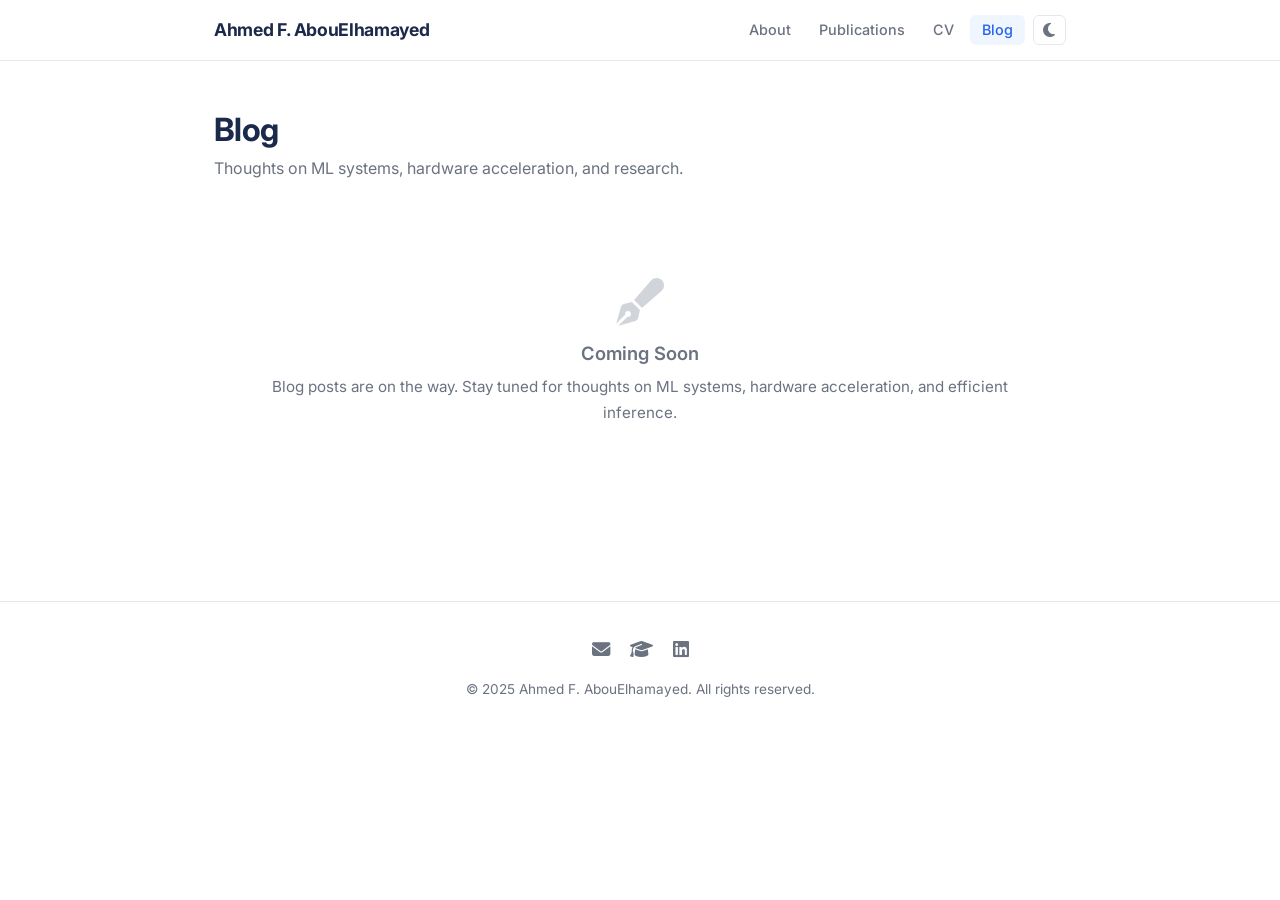
==== blog/index.html @ 106d03ae "Initial Version" ====
<!DOCTYPE html>
<html lang="en">
<head>
  <meta charset="UTF-8">
  <meta name="viewport" content="width=device-width, initial-scale=1.0">
  <title>Blog - Ahmed F. AbouElhamayed</title>
  <meta name="description" content="Blog posts by Ahmed F. AbouElhamayed on LLM inference, hardware acceleration, and machine learning systems.">

  <link rel="preconnect" href="https://fonts.googleapis.com">
  <link rel="preconnect" href="https://fonts.gstatic.com" crossorigin>
  <link href="https://fonts.googleapis.com/css2?family=Inter:wght@400;500;600;700&family=Source+Serif+4:ital,wght@0,400;0,600;1,400&family=JetBrains+Mono:wght@400;500&display=swap" rel="stylesheet">
  <link rel="stylesheet" href="https://cdnjs.cloudflare.com/ajax/libs/font-awesome/6.5.1/css/all.min.css">
  <link rel="stylesheet" href="../css/style.css">
</head>
<body>

  <nav class="navbar">
    <div class="container">
      <a href="../index.html" class="nav-brand">Ahmed F. AbouElhamayed</a>
      <div class="nav-right">
        <ul class="nav-links">
          <li><a href="../index.html">About</a></li>
          <li><a href="../publications.html">Publications</a></li>
          <li><a href="../cv.html">CV</a></li>
          <li><a href="index.html" class="active">Blog</a></li>
        </ul>
        <button class="theme-toggle" aria-label="Toggle dark mode"><i class="fas fa-moon"></i></button>
        <button class="hamburger" aria-label="Menu">
          <svg viewBox="0 0 24 24"><line x1="3" y1="6" x2="21" y2="6"/><line x1="3" y1="12" x2="21" y2="12"/><line x1="3" y1="18" x2="21" y2="18"/></svg>
        </button>
      </div>
    </div>
  </nav>

  <main class="page-content">
    <div class="container">

      <div class="page-header">
        <h1>Blog</h1>
        <p>Thoughts on ML systems, hardware acceleration, and research.</p>
      </div>

      <!-- Blog Posts List -->
      <!-- To add a new post: copy blog/_template.html, rename it, fill in content, then add a card here -->
      <div class="blog-list" id="blog-posts">

        <!-- EXAMPLE (uncomment and modify when you write your first post):

        <article class="blog-card">
          <div class="blog-card-date">April 2, 2026</div>
          <h2 class="blog-card-title"><a href="my-first-post.html">My First Blog Post</a></h2>
          <p class="blog-card-excerpt">A brief description of what this post is about. Keep it to 1-2 sentences to give readers a preview.</p>
          <div class="blog-tags">
            <span class="blog-tag">LLM</span>
            <span class="blog-tag">Inference</span>
          </div>
        </article>

        -->

      </div>

      <!-- Empty State -->
      <div class="empty-state" id="blog-empty">
        <i class="fas fa-pen-fancy"></i>
        <h3>Coming Soon</h3>
        <p>Blog posts are on the way. Stay tuned for thoughts on ML systems, hardware acceleration, and efficient inference.</p>
      </div>

    </div>
  </main>

  <footer class="footer">
    <div class="container">
      <div class="footer-links">
        <a href="mailto:afa55@cornell.edu" aria-label="Email"><i class="fas fa-envelope"></i></a>
        <a href="https://scholar.google.com/citations?user=tzaaYKMAAAAJ&hl=en" target="_blank" rel="noopener" aria-label="Google Scholar"><i class="fas fa-graduation-cap"></i></a>
        <a href="https://www.linkedin.com/in/aabouelhamayed/" target="_blank" rel="noopener" aria-label="LinkedIn"><i class="fab fa-linkedin"></i></a>
      </div>
      <p>&copy; 2025 Ahmed F. AbouElhamayed. All rights reserved.</p>
    </div>
  </footer>

  <script src="../js/main.js"></script>
  <script>
    // Hide empty state if there are actual blog post cards
    (function() {
      var posts = document.getElementById('blog-posts');
      var empty = document.getElementById('blog-empty');
      var cards = posts ? posts.querySelectorAll('.blog-card') : [];
      if (cards.length > 0) {
        empty.style.display = 'none';
      } else {
        posts.style.display = 'none';
      }
    })();
  </script>
</body>
</html>
---- css/style.css ----
/* ============================================
   Ahmed F. AbouElhamayed - Academic Website
   ============================================ */

/* ---------- CSS Variables ---------- */
:root {
  --color-primary: #1b2a4a;
  --color-accent: #2563eb;
  --color-accent-hover: #1d4ed8;
  --color-text: #1f2937;
  --color-text-secondary: #6b7280;
  --color-bg: #ffffff;
  --color-bg-alt: #f8fafc;
  --color-border: #e5e7eb;
  --color-card-bg: #ffffff;
  --color-nav-bg: rgba(255, 255, 255, 0.9);
  --color-tag-bg: #eff6ff;
  --color-tag-text: #2563eb;
  --color-code-bg: #f1f5f9;
  --font-sans: 'Inter', -apple-system, BlinkMacSystemFont, 'Segoe UI', sans-serif;
  --font-serif: 'Source Serif 4', 'Georgia', serif;
  --font-mono: 'JetBrains Mono', 'Fira Code', monospace;
  --shadow-sm: 0 1px 2px rgba(0,0,0,0.05);
  --shadow-md: 0 4px 6px -1px rgba(0,0,0,0.07), 0 2px 4px -2px rgba(0,0,0,0.05);
  --shadow-lg: 0 10px 15px -3px rgba(0,0,0,0.08), 0 4px 6px -4px rgba(0,0,0,0.05);
  --radius: 8px;
  --max-width: 900px;
  --transition: 0.2s ease;
}

/* ---------- Dark Mode ---------- */
[data-theme="dark"] {
  --color-primary: #e2e8f0;
  --color-accent: #60a5fa;
  --color-accent-hover: #93bbfd;
  --color-text: #e2e8f0;
  --color-text-secondary: #94a3b8;
  --color-bg: #0f172a;
  --color-bg-alt: #1e293b;
  --color-border: #334155;
  --color-card-bg: #1e293b;
  --color-nav-bg: rgba(15, 23, 42, 0.9);
  --color-tag-bg: #1e3a5f;
  --color-tag-text: #93bbfd;
  --color-code-bg: #1e293b;
}

/* ---------- Reset & Base ---------- */
*, *::before, *::after {
  margin: 0;
  padding: 0;
  box-sizing: border-box;
}

html {
  scroll-behavior: smooth;
  font-size: 16px;
}

body {
  font-family: var(--font-sans);
  color: var(--color-text);
  background: var(--color-bg);
  line-height: 1.7;
  -webkit-font-smoothing: antialiased;
  -moz-osx-font-smoothing: grayscale;
  transition: background var(--transition), color var(--transition);
}

a {
  color: var(--color-accent);
  text-decoration: none;
  transition: color var(--transition);
}

a:hover {
  color: var(--color-accent-hover);
}

img {
  max-width: 100%;
  height: auto;
  display: block;
}

::selection {
  background: var(--color-accent);
  color: #fff;
}

/* ---------- Typography ---------- */
h1, h2, h3, h4 {
  font-family: var(--font-sans);
  font-weight: 700;
  line-height: 1.3;
  color: var(--color-primary);
}

h1 { font-size: 2rem; }
h2 { font-size: 1.5rem; margin-bottom: 1rem; }
h3 { font-size: 1.15rem; margin-bottom: 0.5rem; }

p { margin-bottom: 1rem; }

/* ---------- Navigation ---------- */
.navbar {
  position: sticky;
  top: 0;
  z-index: 100;
  background: var(--color-nav-bg);
  border-bottom: 1px solid var(--color-border);
  backdrop-filter: blur(12px);
  -webkit-backdrop-filter: blur(12px);
  transition: background var(--transition), border-color var(--transition);
}

.navbar .container {
  max-width: var(--max-width);
  margin: 0 auto;
  padding: 0 1.5rem;
  display: flex;
  align-items: center;
  justify-content: space-between;
  height: 60px;
}

.nav-brand {
  font-weight: 700;
  font-size: 1.1rem;
  color: var(--color-primary);
  letter-spacing: -0.02em;
}

.nav-brand:hover {
  color: var(--color-accent);
}

.nav-right {
  display: flex;
  align-items: center;
  gap: 0.5rem;
}

.nav-links {
  display: flex;
  align-items: center;
  gap: 0.25rem;
  list-style: none;
}

.nav-links a {
  padding: 0.4rem 0.75rem;
  border-radius: 6px;
  font-size: 0.9rem;
  font-weight: 500;
  color: var(--color-text-secondary);
  transition: color var(--transition), background var(--transition);
}

.nav-links a:hover,
.nav-links a.active {
  color: var(--color-accent);
  background: var(--color-tag-bg);
}

.theme-toggle {
  background: none;
  border: 1px solid var(--color-border);
  border-radius: 6px;
  padding: 0.4rem 0.6rem;
  cursor: pointer;
  font-size: 1rem;
  color: var(--color-text-secondary);
  transition: all var(--transition);
  display: flex;
  align-items: center;
}

.theme-toggle:hover {
  border-color: var(--color-accent);
  color: var(--color-accent);
}

.hamburger {
  display: none;
  background: none;
  border: none;
  cursor: pointer;
  padding: 0.5rem;
  color: var(--color-text);
}

.hamburger svg {
  width: 24px;
  height: 24px;
  stroke: currentColor;
  fill: none;
  stroke-width: 2;
  stroke-linecap: round;
}

/* ---------- Layout ---------- */
.container {
  max-width: var(--max-width);
  margin: 0 auto;
  padding: 0 1.5rem;
}

.page-content {
  padding: 3rem 0 4rem;
}

/* ---------- Profile / Hero ---------- */
.profile {
  display: grid;
  grid-template-columns: 200px 1fr;
  gap: 2.5rem;
  align-items: start;
  margin-bottom: 3rem;
}

.profile-photo {
  width: 200px;
  height: 200px;
  border-radius: 50%;
  object-fit: cover;
  border: 3px solid var(--color-border);
  transition: border-color var(--transition);
}

.profile-photo:hover {
  border-color: var(--color-accent);
}

.profile-info h1 {
  margin-bottom: 0.25rem;
  font-size: 2rem;
  letter-spacing: -0.02em;
}

.profile-title {
  font-size: 1.05rem;
  color: var(--color-text-secondary);
  margin-bottom: 0.75rem;
}

.profile-affiliation {
  font-size: 0.95rem;
  color: var(--color-text-secondary);
  margin-bottom: 1rem;
}

.profile-links {
  display: flex;
  gap: 0.75rem;
  flex-wrap: wrap;
}

.profile-links a {
  display: inline-flex;
  align-items: center;
  gap: 0.35rem;
  padding: 0.35rem 0.75rem;
  border: 1px solid var(--color-border);
  border-radius: 6px;
  font-size: 0.85rem;
  color: var(--color-text-secondary);
  transition: all var(--transition);
}

.profile-links a:hover {
  border-color: var(--color-accent);
  color: var(--color-accent);
  background: var(--color-tag-bg);
}

.profile-links a i {
  font-size: 0.95rem;
}

/* ---------- Section ---------- */
.section {
  margin-bottom: 3rem;
}

.section-title {
  font-size: 1.35rem;
  font-weight: 700;
  margin-bottom: 1.25rem;
  padding-bottom: 0.5rem;
  border-bottom: 2px solid var(--color-border);
  letter-spacing: -0.01em;
}

/* ---------- Research Interests ---------- */
.interests-grid {
  display: flex;
  flex-wrap: wrap;
  gap: 0.5rem;
}

.interest-tag {
  display: inline-block;
  padding: 0.4rem 0.85rem;
  background: var(--color-tag-bg);
  color: var(--color-tag-text);
  border-radius: 20px;
  font-size: 0.85rem;
  font-weight: 500;
}

/* ---------- News ---------- */
.news-list {
  list-style: none;
}

.news-item {
  display: flex;
  gap: 1rem;
  padding: 0.75rem 0;
  border-bottom: 1px solid var(--color-border);
  font-size: 0.95rem;
}

.news-item:last-child {
  border-bottom: none;
}

.news-date {
  flex-shrink: 0;
  width: 90px;
  color: var(--color-text-secondary);
  font-size: 0.85rem;
  font-weight: 500;
  font-family: var(--font-mono);
}

/* ---------- Publication Card ---------- */
.pub-list {
  display: flex;
  flex-direction: column;
  gap: 1.5rem;
}

.pub-item {
  padding: 1.25rem;
  border: 1px solid var(--color-border);
  border-radius: var(--radius);
  background: var(--color-card-bg);
  transition: border-color var(--transition), box-shadow var(--transition);
}

.pub-item:hover {
  border-color: var(--color-accent);
  box-shadow: var(--shadow-md);
}

.pub-venue {
  display: inline-block;
  padding: 0.2rem 0.6rem;
  background: var(--color-tag-bg);
  color: var(--color-tag-text);
  border-radius: 4px;
  font-size: 0.78rem;
  font-weight: 600;
  letter-spacing: 0.02em;
  margin-bottom: 0.5rem;
}

.pub-title {
  font-size: 1.05rem;
  font-weight: 600;
  margin-bottom: 0.35rem;
  color: var(--color-primary);
  line-height: 1.4;
}

.pub-title a {
  color: inherit;
}

.pub-title a:hover {
  color: var(--color-accent);
}

.pub-authors {
  font-size: 0.88rem;
  color: var(--color-text-secondary);
  margin-bottom: 0.35rem;
  line-height: 1.5;
}

.pub-authors .me {
  font-weight: 600;
  color: var(--color-text);
}

.pub-details {
  font-size: 0.85rem;
  color: var(--color-text-secondary);
  font-style: italic;
}

.pub-links {
  display: flex;
  gap: 0.5rem;
  margin-top: 0.6rem;
  flex-wrap: wrap;
}

.pub-link {
  display: inline-flex;
  align-items: center;
  gap: 0.3rem;
  padding: 0.25rem 0.6rem;
  border: 1px solid var(--color-border);
  border-radius: 4px;
  font-size: 0.78rem;
  font-weight: 500;
  color: var(--color-text-secondary);
  transition: all var(--transition);
}

.pub-link:hover {
  border-color: var(--color-accent);
  color: var(--color-accent);
}

/* ---------- Experience ---------- */
.timeline {
  position: relative;
  padding-left: 1.5rem;
  border-left: 2px solid var(--color-border);
}

.timeline-item {
  position: relative;
  padding-bottom: 2rem;
}

.timeline-item:last-child {
  padding-bottom: 0;
}

.timeline-item::before {
  content: '';
  position: absolute;
  left: -1.85rem;
  top: 0.35rem;
  width: 10px;
  height: 10px;
  border-radius: 50%;
  background: var(--color-accent);
  border: 2px solid var(--color-bg);
}

.timeline-header {
  display: flex;
  justify-content: space-between;
  align-items: baseline;
  flex-wrap: wrap;
  gap: 0.5rem;
  margin-bottom: 0.25rem;
}

.timeline-role {
  font-size: 1.05rem;
  font-weight: 600;
  color: var(--color-primary);
}

.timeline-date {
  font-size: 0.85rem;
  color: var(--color-text-secondary);
  font-family: var(--font-mono);
  white-space: nowrap;
}

.timeline-company {
  font-size: 0.95rem;
  color: var(--color-accent);
  margin-bottom: 0.25rem;
}

.timeline-location {
  font-size: 0.85rem;
  color: var(--color-text-secondary);
  margin-bottom: 0.5rem;
}

.timeline-desc {
  font-size: 0.92rem;
  color: var(--color-text-secondary);
}

.timeline-desc ul {
  list-style: disc;
  padding-left: 1.25rem;
}

.timeline-desc li {
  margin-bottom: 0.25rem;
}

/* ---------- Education ---------- */
.edu-item {
  display: flex;
  justify-content: space-between;
  align-items: baseline;
  flex-wrap: wrap;
  gap: 0.5rem;
  padding: 1rem 1.25rem;
  border: 1px solid var(--color-border);
  border-radius: var(--radius);
  margin-bottom: 1rem;
  background: var(--color-card-bg);
  transition: border-color var(--transition);
}

.edu-item:hover {
  border-color: var(--color-accent);
}

.edu-info h3 {
  color: var(--color-primary);
  margin-bottom: 0.15rem;
}

.edu-school {
  color: var(--color-accent);
  font-size: 0.95rem;
}

.edu-details {
  font-size: 0.88rem;
  color: var(--color-text-secondary);
  margin-top: 0.25rem;
}

.edu-date {
  font-size: 0.85rem;
  color: var(--color-text-secondary);
  font-family: var(--font-mono);
  white-space: nowrap;
  text-align: right;
}

/* ---------- Skills ---------- */
.skills-grid {
  display: grid;
  grid-template-columns: repeat(auto-fit, minmax(250px, 1fr));
  gap: 1rem;
}

.skill-category {
  padding: 1rem 1.25rem;
  border: 1px solid var(--color-border);
  border-radius: var(--radius);
  background: var(--color-card-bg);
}

.skill-category h3 {
  color: var(--color-primary);
  font-size: 0.95rem;
  margin-bottom: 0.6rem;
}

.skill-tags {
  display: flex;
  flex-wrap: wrap;
  gap: 0.35rem;
}

.skill-tag {
  padding: 0.2rem 0.55rem;
  background: var(--color-bg-alt);
  border: 1px solid var(--color-border);
  border-radius: 4px;
  font-size: 0.8rem;
  color: var(--color-text-secondary);
}

/* ---------- Achievements ---------- */
.achievement-list {
  list-style: none;
}

.achievement-item {
  display: flex;
  gap: 1rem;
  align-items: baseline;
  padding: 0.6rem 0;
  border-bottom: 1px solid var(--color-border);
}

.achievement-item:last-child {
  border-bottom: none;
}

.achievement-year {
  flex-shrink: 0;
  width: 80px;
  font-family: var(--font-mono);
  font-size: 0.85rem;
  color: var(--color-text-secondary);
  font-weight: 500;
}

.achievement-text {
  font-size: 0.95rem;
}

.achievement-text strong {
  color: var(--color-primary);
}

/* ---------- Blog ---------- */
.blog-list {
  display: flex;
  flex-direction: column;
  gap: 1.25rem;
}

.blog-card {
  padding: 1.5rem;
  border: 1px solid var(--color-border);
  border-radius: var(--radius);
  background: var(--color-card-bg);
  transition: border-color var(--transition), box-shadow var(--transition);
}

.blog-card:hover {
  border-color: var(--color-accent);
  box-shadow: var(--shadow-md);
}

.blog-card-date {
  font-size: 0.82rem;
  color: var(--color-text-secondary);
  font-family: var(--font-mono);
  margin-bottom: 0.4rem;
}

.blog-card-title {
  font-size: 1.15rem;
  font-weight: 600;
  margin-bottom: 0.5rem;
}

.blog-card-title a {
  color: var(--color-primary);
}

.blog-card-title a:hover {
  color: var(--color-accent);
}

.blog-card-excerpt {
  font-size: 0.92rem;
  color: var(--color-text-secondary);
  line-height: 1.6;
}

.blog-tags {
  display: flex;
  gap: 0.35rem;
  margin-top: 0.75rem;
}

.blog-tag {
  padding: 0.15rem 0.5rem;
  background: var(--color-tag-bg);
  color: var(--color-tag-text);
  border-radius: 4px;
  font-size: 0.75rem;
  font-weight: 500;
}

/* Blog post content */
.blog-post-header {
  margin-bottom: 2rem;
  padding-bottom: 1.5rem;
  border-bottom: 1px solid var(--color-border);
}

.blog-post-title {
  font-size: 2rem;
  margin-bottom: 0.5rem;
  letter-spacing: -0.02em;
}

.blog-post-meta {
  font-size: 0.9rem;
  color: var(--color-text-secondary);
}

.blog-post-content {
  font-family: var(--font-serif);
  font-size: 1.05rem;
  line-height: 1.8;
}

.blog-post-content h2 {
  font-family: var(--font-sans);
  margin-top: 2rem;
}

.blog-post-content h3 {
  font-family: var(--font-sans);
  margin-top: 1.5rem;
}

.blog-post-content pre {
  background: var(--color-code-bg);
  padding: 1rem 1.25rem;
  border-radius: var(--radius);
  overflow-x: auto;
  font-family: var(--font-mono);
  font-size: 0.88rem;
  margin: 1.25rem 0;
  border: 1px solid var(--color-border);
}

.blog-post-content code {
  font-family: var(--font-mono);
  background: var(--color-code-bg);
  padding: 0.15rem 0.35rem;
  border-radius: 3px;
  font-size: 0.88em;
}

.blog-post-content pre code {
  background: none;
  padding: 0;
}

.blog-post-content blockquote {
  border-left: 3px solid var(--color-accent);
  padding-left: 1rem;
  margin: 1.25rem 0;
  color: var(--color-text-secondary);
  font-style: italic;
}

.blog-post-content img {
  border-radius: var(--radius);
  margin: 1.5rem 0;
}

/* ---------- Empty State ---------- */
.empty-state {
  text-align: center;
  padding: 4rem 2rem;
  color: var(--color-text-secondary);
}

.empty-state i {
  font-size: 3rem;
  margin-bottom: 1rem;
  opacity: 0.3;
}

.empty-state h3 {
  color: var(--color-text-secondary);
  font-weight: 600;
  margin-bottom: 0.5rem;
}

.empty-state p {
  font-size: 0.95rem;
}

/* ---------- Footer ---------- */
.footer {
  border-top: 1px solid var(--color-border);
  padding: 2rem 0;
  margin-top: 2rem;
  text-align: center;
  font-size: 0.85rem;
  color: var(--color-text-secondary);
}

.footer-links {
  display: flex;
  justify-content: center;
  gap: 1.25rem;
  margin-bottom: 0.75rem;
}

.footer-links a {
  color: var(--color-text-secondary);
  font-size: 1.15rem;
  transition: color var(--transition);
}

.footer-links a:hover {
  color: var(--color-accent);
}

/* ---------- Page Header ---------- */
.page-header {
  margin-bottom: 2rem;
}

.page-header h1 {
  font-size: 2rem;
  letter-spacing: -0.02em;
}

.page-header p {
  color: var(--color-text-secondary);
  margin-top: 0.25rem;
}

/* ---------- CV Download ---------- */
.cv-download {
  display: inline-flex;
  align-items: center;
  gap: 0.5rem;
  padding: 0.6rem 1.25rem;
  background: var(--color-accent);
  color: #fff;
  border-radius: 6px;
  font-size: 0.9rem;
  font-weight: 500;
  transition: background var(--transition);
  margin-bottom: 2rem;
}

.cv-download:hover {
  background: var(--color-accent-hover);
  color: #fff;
}

/* ---------- Back Link ---------- */
.back-link {
  display: inline-flex;
  align-items: center;
  gap: 0.35rem;
  font-size: 0.9rem;
  color: var(--color-text-secondary);
  margin-bottom: 1.5rem;
}

.back-link:hover {
  color: var(--color-accent);
}

/* ---------- Responsive ---------- */
@media (max-width: 768px) {
  .profile {
    grid-template-columns: 1fr;
    text-align: center;
    gap: 1.5rem;
  }

  .profile-photo {
    margin: 0 auto;
    width: 160px;
    height: 160px;
  }

  .profile-links {
    justify-content: center;
  }

  .nav-links {
    display: none;
    position: absolute;
    top: 60px;
    left: 0;
    right: 0;
    flex-direction: column;
    background: var(--color-nav-bg);
    border-bottom: 1px solid var(--color-border);
    padding: 0.5rem;
    gap: 0;
  }

  .nav-links.open {
    display: flex;
  }

  .nav-links a {
    padding: 0.75rem 1rem;
    width: 100%;
  }

  .nav-right {
    display: flex;
    align-items: center;
    gap: 0.35rem;
  }

  .hamburger {
    display: block;
  }

  h1 { font-size: 1.6rem; }

  .timeline-header {
    flex-direction: column;
    gap: 0.15rem;
  }

  .edu-item {
    flex-direction: column;
    gap: 0.25rem;
  }

  .edu-date {
    text-align: left;
  }

  .news-item {
    flex-direction: column;
    gap: 0.25rem;
  }

  .news-date {
    width: auto;
  }

  .pub-title {
    font-size: 0.98rem;
  }

  .blog-post-title {
    font-size: 1.5rem;
  }
}

@media (max-width: 480px) {
  .container {
    padding: 0 1rem;
  }

  .page-content {
    padding: 2rem 0 3rem;
  }

  .profile-photo {
    width: 130px;
    height: 130px;
  }
}

/* ---------- Print ---------- */
@media print {
  .navbar, .footer, .theme-toggle, .hamburger {
    display: none;
  }

  body {
    font-size: 12pt;
  }

  .page-content {
    padding: 0;
  }
}
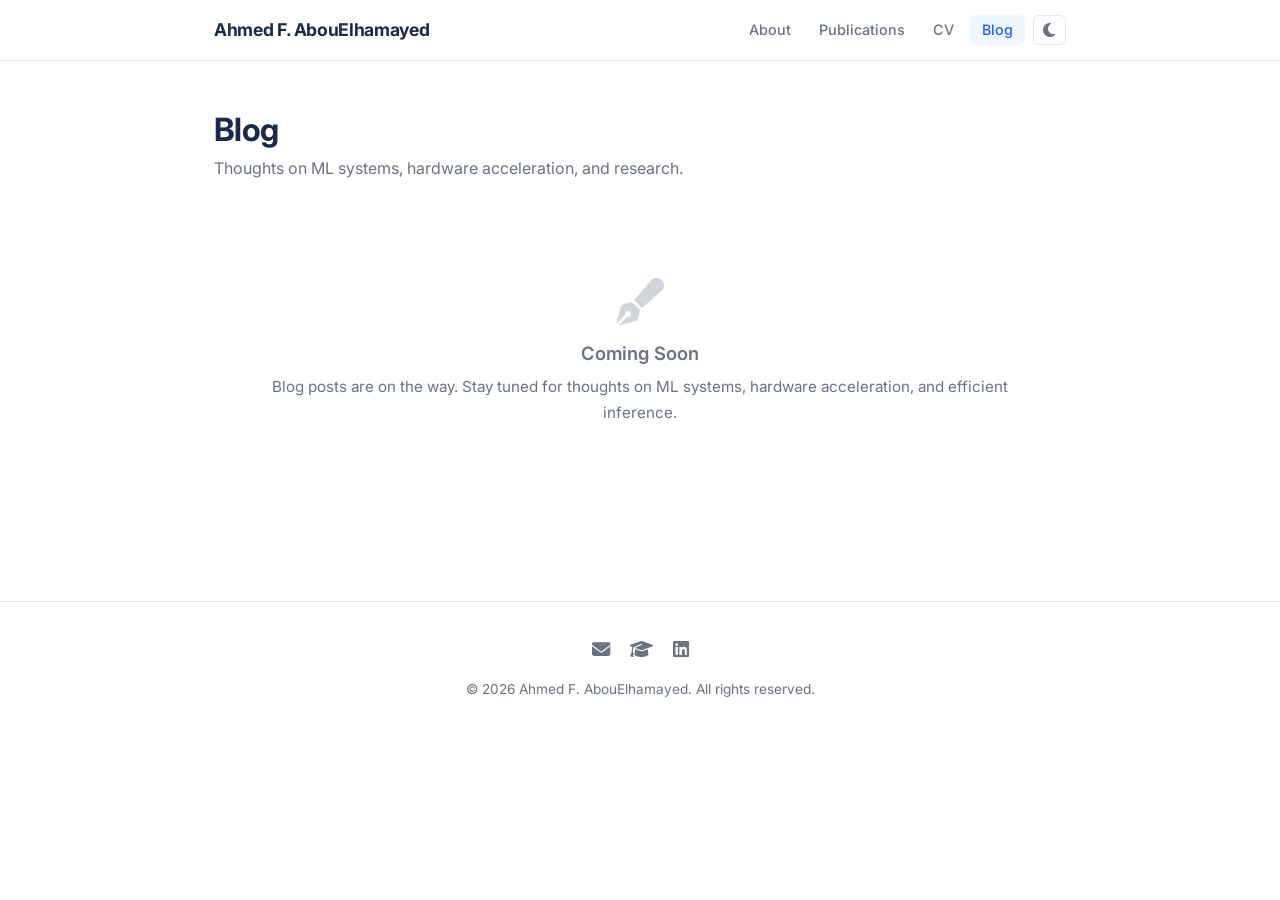
==== commit 4db21f96: "Update copyright year" ====
--- a/blog/index.html
+++ b/blog/index.html
@@ -77,7 +77,7 @@
         <a href="https://scholar.google.com/citations?user=tzaaYKMAAAAJ&hl=en" target="_blank" rel="noopener" aria-label="Google Scholar"><i class="fas fa-graduation-cap"></i></a>
         <a href="https://www.linkedin.com/in/aabouelhamayed/" target="_blank" rel="noopener" aria-label="LinkedIn"><i class="fab fa-linkedin"></i></a>
       </div>
-      <p>&copy; 2025 Ahmed F. AbouElhamayed. All rights reserved.</p>
+      <p>&copy; 2026 Ahmed F. AbouElhamayed. All rights reserved.</p>
     </div>
   </footer>
 
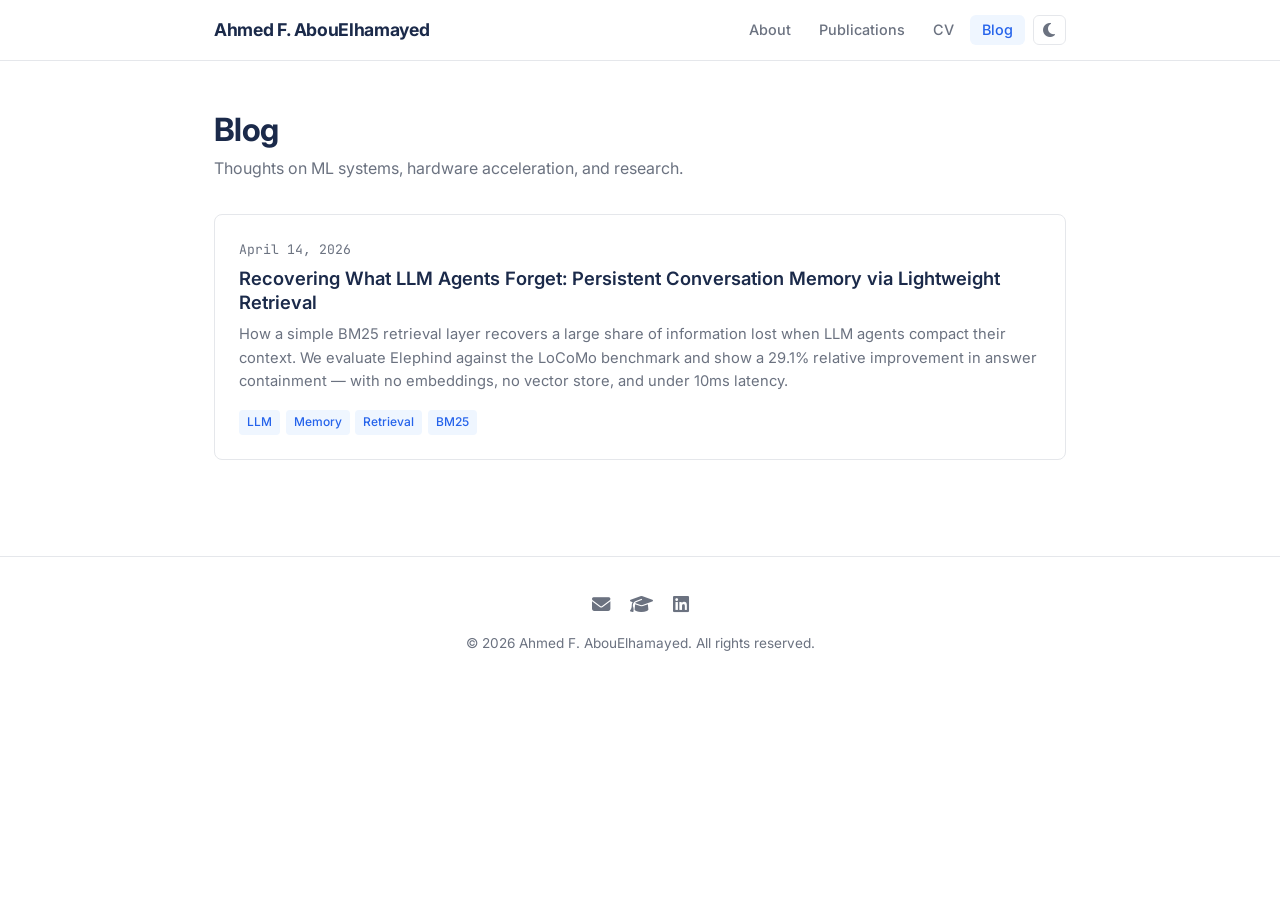
==== commit 83508965: "Add Elephind blog post" ====
--- a/blog/index.html
+++ b/blog/index.html
@@ -44,19 +44,17 @@
       <!-- To add a new post: copy blog/_template.html, rename it, fill in content, then add a card here -->
       <div class="blog-list" id="blog-posts">
 
-        <!-- EXAMPLE (uncomment and modify when you write your first post):
-
         <article class="blog-card">
-          <div class="blog-card-date">April 2, 2026</div>
-          <h2 class="blog-card-title"><a href="my-first-post.html">My First Blog Post</a></h2>
-          <p class="blog-card-excerpt">A brief description of what this post is about. Keep it to 1-2 sentences to give readers a preview.</p>
+          <div class="blog-card-date">April 14, 2026</div>
+          <h2 class="blog-card-title"><a href="elephind.html">Recovering What LLM Agents Forget: Persistent Conversation Memory via Lightweight Retrieval</a></h2>
+          <p class="blog-card-excerpt">How a simple BM25 retrieval layer recovers a large share of information lost when LLM agents compact their context. We evaluate Elephind against the LoCoMo benchmark and show a 29.1% relative improvement in answer containment &mdash; with no embeddings, no vector store, and under 10ms latency.</p>
           <div class="blog-tags">
             <span class="blog-tag">LLM</span>
-            <span class="blog-tag">Inference</span>
+            <span class="blog-tag">Memory</span>
+            <span class="blog-tag">Retrieval</span>
+            <span class="blog-tag">BM25</span>
           </div>
         </article>
-
-        -->
 
       </div>
 
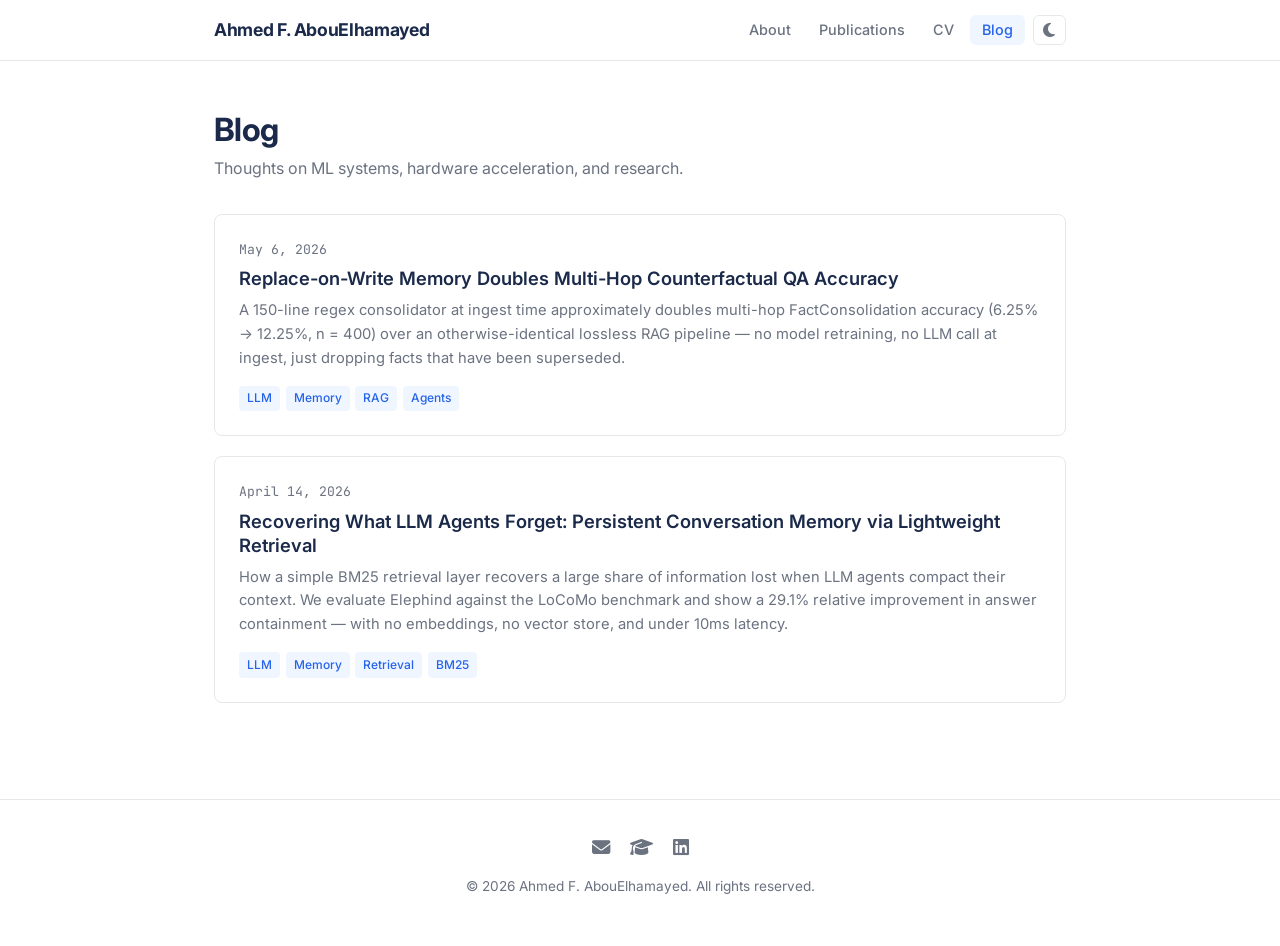
==== commit 17bdf31a: "Add replace on write rag blog post" ====
--- a/blog/index.html
+++ b/blog/index.html
@@ -43,6 +43,18 @@
       <!-- Blog Posts List -->
       <!-- To add a new post: copy blog/_template.html, rename it, fill in content, then add a card here -->
       <div class="blog-list" id="blog-posts">
+
+        <article class="blog-card">
+          <div class="blog-card-date">May 6, 2026</div>
+          <h2 class="blog-card-title"><a href="replace_on_write_rag.html">Replace-on-Write Memory Doubles Multi-Hop Counterfactual QA Accuracy</a></h2>
+          <p class="blog-card-excerpt">A 150-line regex consolidator at ingest time approximately doubles multi-hop FactConsolidation accuracy (6.25% &rarr; 12.25%, n = 400) over an otherwise-identical lossless RAG pipeline &mdash; no model retraining, no LLM call at ingest, just dropping facts that have been superseded.</p>
+          <div class="blog-tags">
+            <span class="blog-tag">LLM</span>
+            <span class="blog-tag">Memory</span>
+            <span class="blog-tag">RAG</span>
+            <span class="blog-tag">Agents</span>
+          </div>
+        </article>
 
         <article class="blog-card">
           <div class="blog-card-date">April 14, 2026</div>
